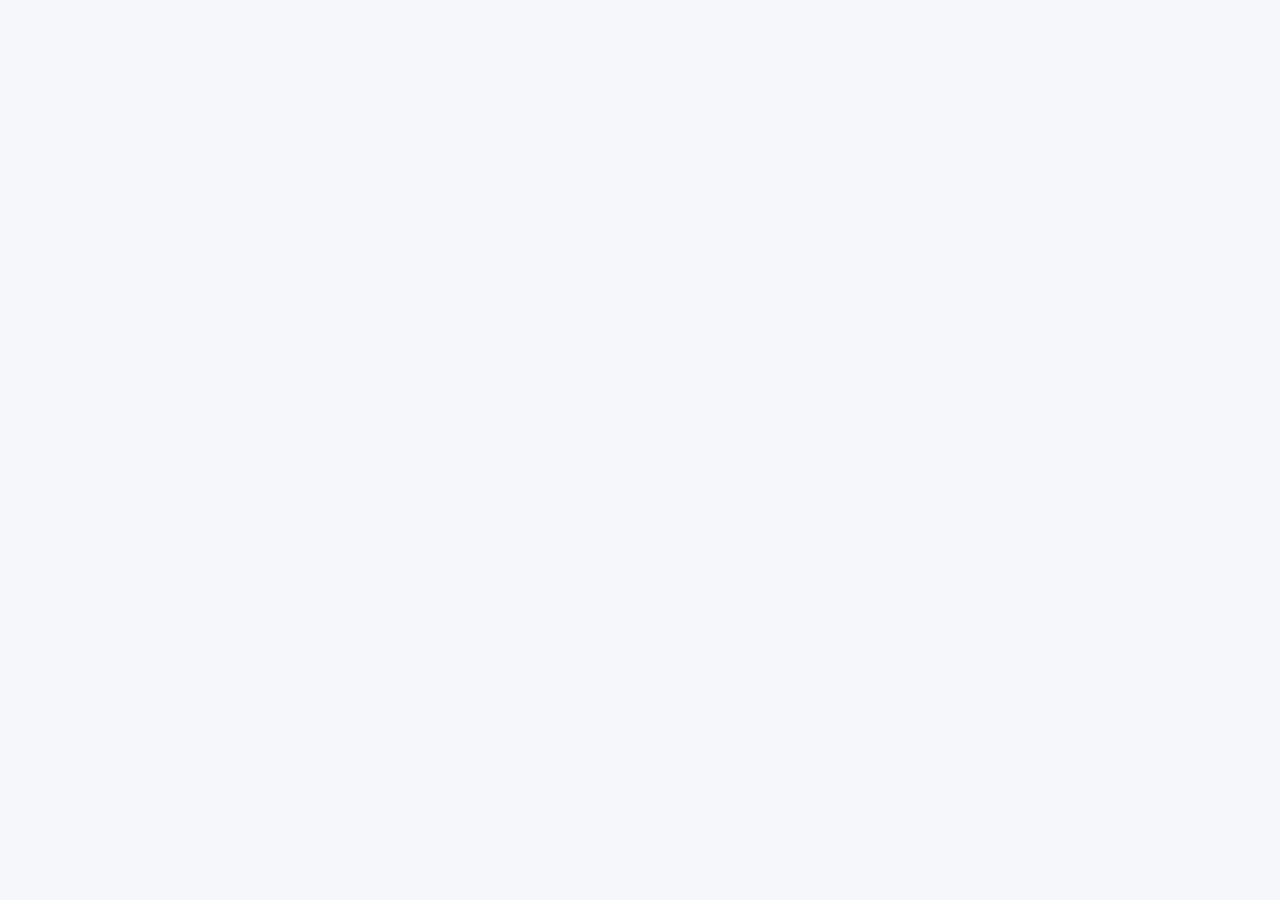
==== kako-usporediti-dvije-ponude-za-posao.html @ f59d61bb "Create kako-usporediti-dvije-ponude-za-posao.html" ====
<!DOCTYPE html>
<html lang="hr">
<head>
  <meta charset="UTF-8">
  <meta name="viewport" content="width=device-width, initial-scale=1.0">

  <title>Kako usporediti dvije ponude za posao? | WorthSwitch</title>

  <meta
    name="description"
    content="Kako usporediti dvije ponude za posao? Plaća nije jedini kriterij. Usporedi bonus, benefite, remote rad, putovanje, godišnji odmor i stvarnu vrijednost ponude."
  >

  <meta
    name="keywords"
    content="usporedba ponuda za posao, kako usporediti dvije ponude za posao, nova ponuda za posao, promjena posla, plaća, remote rad, benefiti, WorthSwitch"
  >

  <meta name="robots" content="index, follow">

  <link
    rel="canonical"
    href="https://worthswitch.hr/kako-usporediti-dvije-ponude-za-posao.html"
  >

  <meta property="og:type" content="article">
  <meta
    property="og:title"
    content="Kako usporediti dvije ponude za posao? | WorthSwitch"
  >
  <meta
    property="og:description"
    content="Veća plaća ne znači uvijek bolji posao. Pogledaj što sve treba usporediti prije prihvaćanja nove ponude."
  >
  <meta
    property="og:url"
    content="https://worthswitch.hr/kako-usporediti-dvije-ponude-za-posao.html"
  >

  <meta name="theme-color" content="#07182b">

  <style>
    * {
      box-sizing: border-box;
    }

    html {
      scroll-behavior: smooth;
    }

    body {
      margin: 0;
      font-family:
        Inter,
        -apple-system,
        BlinkMacSystemFont,
        "Segoe UI",
        Roboto,
        Arial,
        sans-serif;
      background: #f5f7fb;
      color: #172033;
      line-height: 1.7;
    }

    a {
      color: inherit;
    }

    .topbar {
      background: #07182b;
      color: white;
      border-bottom: 1px solid rgba(255,255,255,.08);
    }

    .topbar-inner {
      max-width: 960px;
      margin: 0 auto;
      padding: 18px 22px;
      display: flex;
      align-items: center;
      justify-content: space-between;
      gap: 20px;
    }

    .brand {
      font-size: 22px;
      font-weight: 800;
      text-decoration: none;
      letter-spacing: -0.5px;
    }

    .brand span {
      color: #78d64b;
    }

    .top-link {
      color: #dbe7f5;
      text-decoration: none;
      font-size: 14px;
      font-weight: 600;
    }

    .top-link:hover {
      color: #78d64b;
    }

    .hero {
      background:
        radial-gradient(
          circle at 80% 20%,
          rgba(120,214,75,.16),
          transparent 32%
        ),
        linear-gradient(135deg, #07182b, #0b2542);
      color: white;
      padding: 72px 22px 76px;
    }

    .hero-inner {
      max-width: 900px;
      margin: 0 auto;
    }

    .eyebrow {
      display: inline-block;
      margin-bottom: 14px;
      color: #78d64b;
      font-size: 14px;
      font-weight: 800;
      text-transform: uppercase;
      letter-spacing: .8px;
    }

    h1 {
      margin: 0 0 20px;
      max-width: 800px;
      font-size: clamp(36px, 6vw, 58px);
      line-height: 1.08;
      letter-spacing: -1.8px;
    }

    .hero p {
      max-width: 720px;
      margin: 0;
      color: #d8e4f0;
      font-size: 19px;
      line-height: 1.65;
    }

    .hero strong {
      color: white;
    }

    .container {
      max-width: 900px;
      margin: 0 auto;
      padding: 50px 22px 80px;
    }
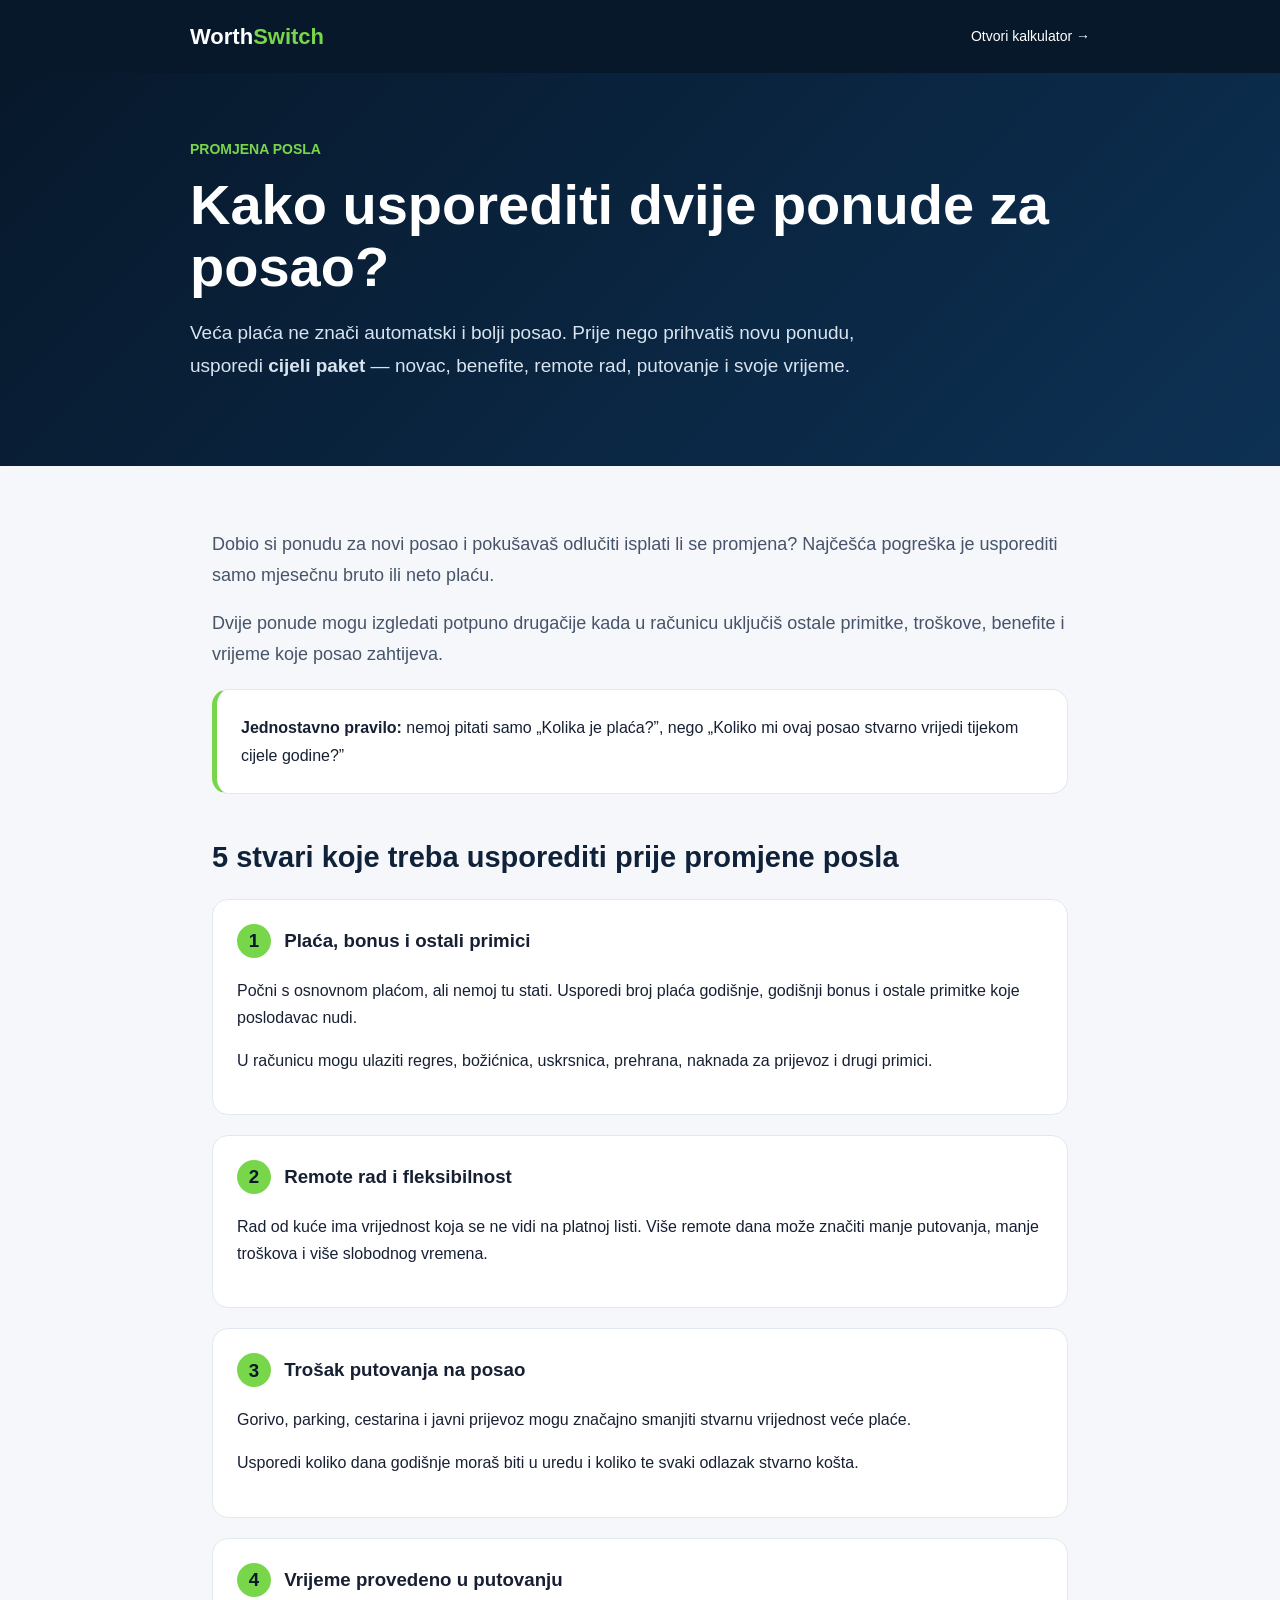
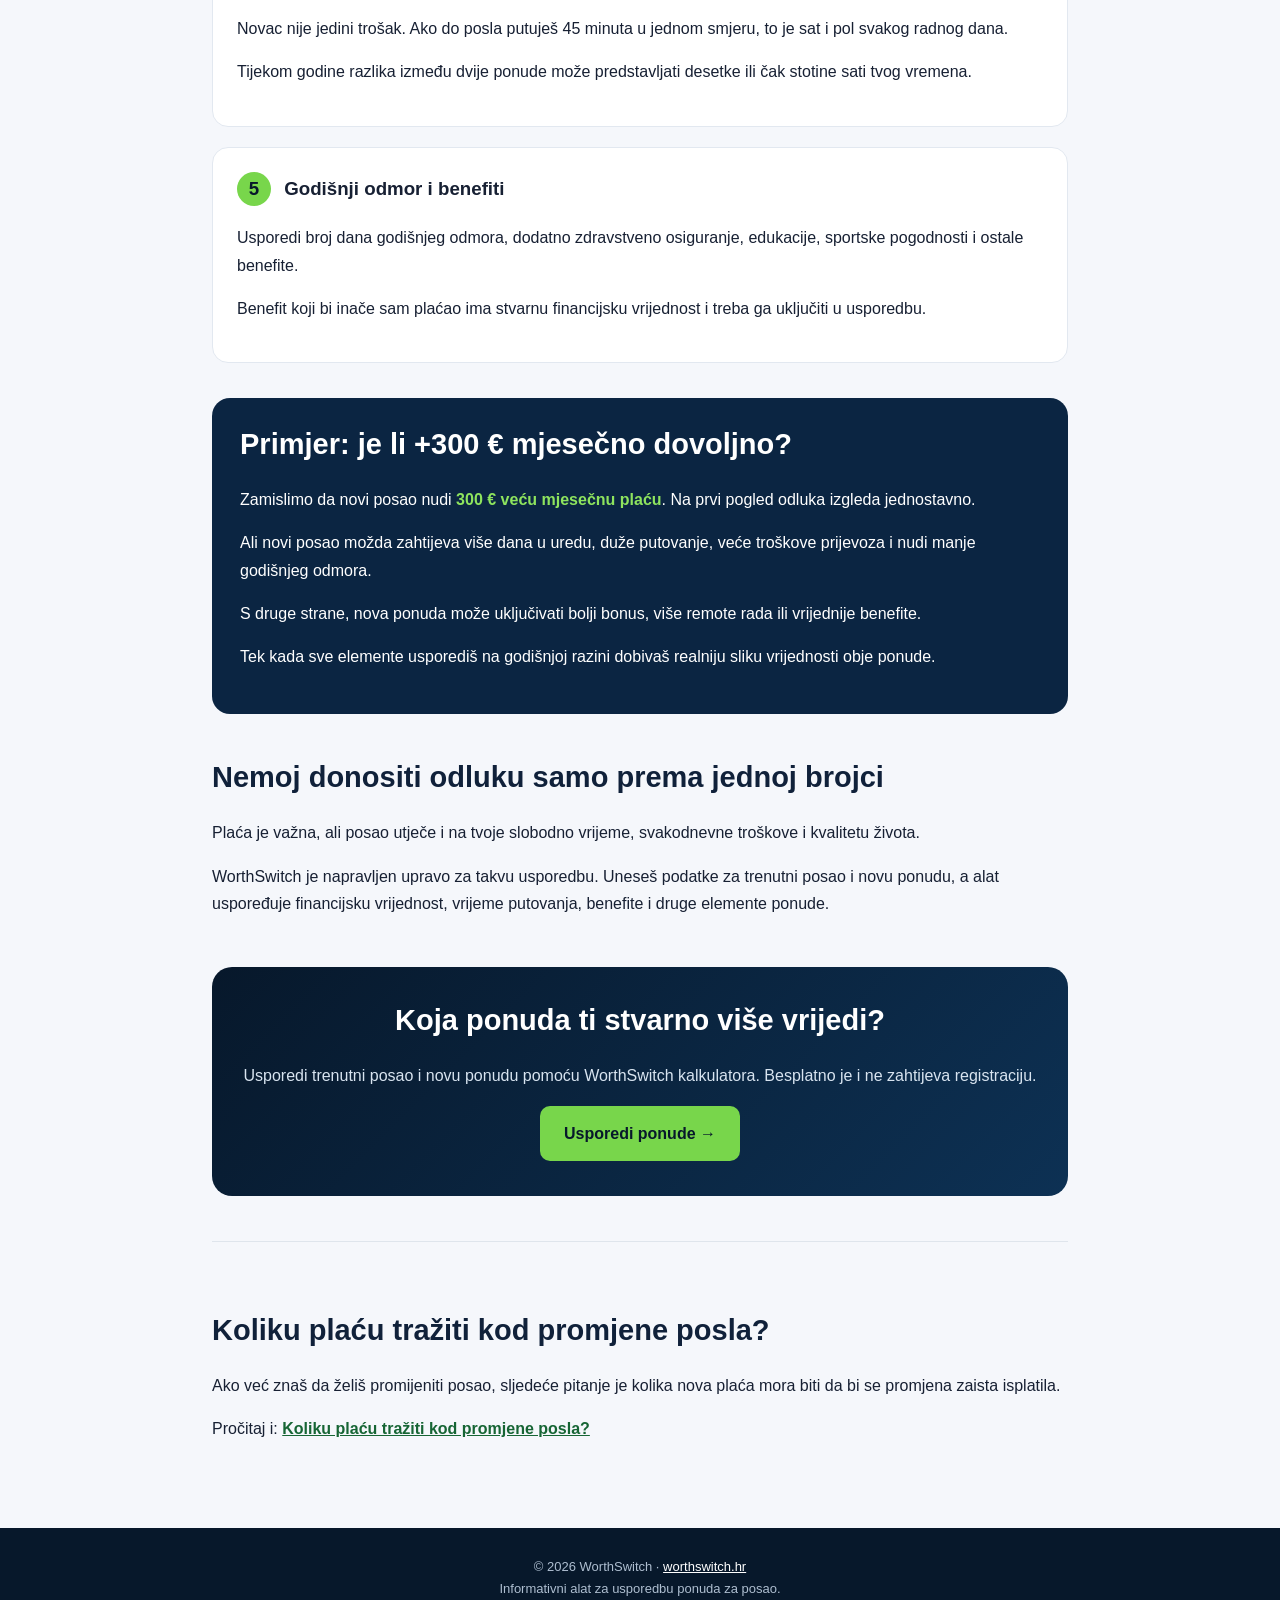
==== commit 77898e08: "Update kako-usporediti-dvije-ponude-za-posao.html" ====
--- a/kako-usporediti-dvije-ponude-za-posao.html
+++ b/kako-usporediti-dvije-ponude-za-posao.html
@@ -6,156 +6,415 @@
 
   <title>Kako usporediti dvije ponude za posao? | WorthSwitch</title>
 
-  <meta
-    name="description"
-    content="Kako usporediti dvije ponude za posao? Plaća nije jedini kriterij. Usporedi bonus, benefite, remote rad, putovanje, godišnji odmor i stvarnu vrijednost ponude."
-  >
-
-  <meta
-    name="keywords"
-    content="usporedba ponuda za posao, kako usporediti dvije ponude za posao, nova ponuda za posao, promjena posla, plaća, remote rad, benefiti, WorthSwitch"
-  >
+  <meta name="description" content="Kako usporediti dvije ponude za posao? Usporedi plaću, bonus, benefite, remote rad, putovanje i godišnji odmor prije promjene posla.">
 
   <meta name="robots" content="index, follow">
 
-  <link
-    rel="canonical"
-    href="https://worthswitch.hr/kako-usporediti-dvije-ponude-za-posao.html"
-  >
+  <link rel="canonical" href="https://worthswitch.hr/kako-usporediti-dvije-ponude-za-posao.html">
 
   <meta property="og:type" content="article">
-  <meta
-    property="og:title"
-    content="Kako usporediti dvije ponude za posao? | WorthSwitch"
-  >
-  <meta
-    property="og:description"
-    content="Veća plaća ne znači uvijek bolji posao. Pogledaj što sve treba usporediti prije prihvaćanja nove ponude."
-  >
-  <meta
-    property="og:url"
-    content="https://worthswitch.hr/kako-usporediti-dvije-ponude-za-posao.html"
-  >
+  <meta property="og:title" content="Kako usporediti dvije ponude za posao? | WorthSwitch">
+  <meta property="og:description" content="Veća plaća ne znači uvijek bolji posao. Pogledaj što sve treba usporediti prije prihvaćanja nove ponude.">
+  <meta property="og:url" content="https://worthswitch.hr/kako-usporediti-dvije-ponude-za-posao.html">
 
   <meta name="theme-color" content="#07182b">
 
   <style>
-    * {
-      box-sizing: border-box;
-    }
-
-    html {
-      scroll-behavior: smooth;
-    }
-
-    body {
-      margin: 0;
-      font-family:
-        Inter,
-        -apple-system,
-        BlinkMacSystemFont,
-        "Segoe UI",
-        Roboto,
-        Arial,
-        sans-serif;
-      background: #f5f7fb;
-      color: #172033;
-      line-height: 1.7;
-    }
-
-    a {
-      color: inherit;
-    }
-
-    .topbar {
-      background: #07182b;
-      color: white;
-      border-bottom: 1px solid rgba(255,255,255,.08);
-    }
-
-    .topbar-inner {
-      max-width: 960px;
-      margin: 0 auto;
-      padding: 18px 22px;
-      display: flex;
-      align-items: center;
-      justify-content: space-between;
-      gap: 20px;
-    }
-
-    .brand {
-      font-size: 22px;
-      font-weight: 800;
-      text-decoration: none;
-      letter-spacing: -0.5px;
-    }
-
-    .brand span {
-      color: #78d64b;
-    }
-
-    .top-link {
-      color: #dbe7f5;
-      text-decoration: none;
-      font-size: 14px;
-      font-weight: 600;
-    }
-
-    .top-link:hover {
-      color: #78d64b;
-    }
-
-    .hero {
-      background:
-        radial-gradient(
-          circle at 80% 20%,
-          rgba(120,214,75,.16),
-          transparent 32%
-        ),
-        linear-gradient(135deg, #07182b, #0b2542);
-      color: white;
-      padding: 72px 22px 76px;
-    }
-
-    .hero-inner {
-      max-width: 900px;
-      margin: 0 auto;
-    }
-
-    .eyebrow {
-      display: inline-block;
-      margin-bottom: 14px;
-      color: #78d64b;
-      font-size: 14px;
-      font-weight: 800;
-      text-transform: uppercase;
-      letter-spacing: .8px;
-    }
-
-    h1 {
-      margin: 0 0 20px;
-      max-width: 800px;
-      font-size: clamp(36px, 6vw, 58px);
-      line-height: 1.08;
-      letter-spacing: -1.8px;
-    }
-
-    .hero p {
-      max-width: 720px;
-      margin: 0;
-      color: #d8e4f0;
-      font-size: 19px;
-      line-height: 1.65;
-    }
-
-    .hero strong {
-      color: white;
-    }
-
-    .container {
-      max-width: 900px;
-      margin: 0 auto;
-      padding: 50px 22px 80px;
-    }
-
-    
+    *{box-sizing:border-box}
+    body{
+      margin:0;
+      font-family:Arial,sans-serif;
+      background:#f5f7fb;
+      color:#172033;
+      line-height:1.7
+    }
+    a{color:inherit}
+    header{
+      background:#07182b;
+      color:white;
+      padding:18px 22px
+    }
+    .nav{
+      max-width:900px;
+      margin:auto;
+      display:flex;
+      justify-content:space-between;
+      align-items:center
+    }
+    .logo{
+      font-size:22px;
+      font-weight:800;
+      text-decoration:none
+    }
+    .logo span{color:#78d64b}
+    .navlink{
+      color:white;
+      text-decoration:none;
+      font-size:14px
+    }
+    .hero{
+      background:linear-gradient(135deg,#07182b,#0d3154);
+      color:white;
+      padding:65px 22px
+    }
+    .hero-inner{
+      max-width:900px;
+      margin:auto
+    }
+    .label{
+      color:#78d64b;
+      font-weight:800;
+      text-transform:uppercase;
+      font-size:14px
+    }
+    h1{
+      font-size:clamp(36px,6vw,56px);
+      line-height:1.1;
+      margin:12px 0 20px
+    }
+    .hero p{
+      max-width:720px;
+      color:#d8e4f0;
+      font-size:19px
+    }
+    main{
+      max-width:900px;
+      margin:auto;
+      padding:45px 22px 70px
+    }
+    h2{
+      margin-top:45px;
+      color:#10213a;
+      font-size:29px;
+      line-height:1.25
+    }
+    h3{
+      color:#172033;
+      margin-top:0
+    }
+    .intro{
+      font-size:18px;
+      color:#46546a
+    }
+    .box{
+      background:white;
+      border:1px solid #e2e8f0;
+      border-radius:16px;
+      padding:24px;
+      margin:20px 0
+    }
+    .tip{
+      border-left:5px solid #78d64b
+    }
+    .num{
+      display:inline-flex;
+      width:34px;
+      height:34px;
+      align-items:center;
+      justify-content:center;
+      border-radius:50%;
+      background:#78d64b;
+      color:#07182b;
+      font-weight:bold;
+      margin-right:8px
+    }
+    .example{
+      background:#0b2542;
+      color:white;
+      border-radius:18px;
+      padding:28px;
+      margin:35px 0
+    }
+    .example h2{
+      color:white;
+      margin-top:0
+    }
+    .example strong{color:#8ee45e}
+    .cta{
+      background:linear-gradient(135deg,#07182b,#0d3154);
+      color:white;
+      text-align:center;
+      border-radius:20px;
+      padding:35px 25px;
+      margin-top:50px
+    }
+    .cta h2{
+      color:white;
+      margin-top:0
+    }
+    .cta p{color:#d8e4f0}
+    .button{
+      display:inline-block;
+      background:#78d64b;
+      color:#07182b;
+      padding:14px 24px;
+      border-radius:10px;
+      text-decoration:none;
+      font-weight:bold
+    }
+    .related{
+      margin-top:45px;
+      padding-top:25px;
+      border-top:1px solid #dfe5ec
+    }
+    .related a{
+      color:#166534;
+      font-weight:bold
+    }
+    footer{
+      background:#07182b;
+      color:#aebed0;
+      text-align:center;
+      padding:28px 20px;
+      font-size:13px
+    }
+    footer a{color:white}
+  </style>
+
+  <script type="application/ld+json">
+  {
+    "@context":"https://schema.org",
+    "@type":"Article",
+    "headline":"Kako usporediti dvije ponude za posao?",
+    "description":"Vodič za usporedbu dvije ponude za posao kroz plaću, bonus, benefite, remote rad, putovanje i godišnji odmor.",
+    "inLanguage":"hr-HR",
+    "mainEntityOfPage":{
+      "@type":"WebPage",
+      "@id":"https://worthswitch.hr/kako-usporediti-dvije-ponude-za-posao.html"
+    },
+    "publisher":{
+      "@type":"Organization",
+      "name":"WorthSwitch",
+      "url":"https://worthswitch.hr/"
+    }
+  }
+  </script>
+</head>
+
+<body>
+
+<header>
+  <div class="nav">
+    <a class="logo" href="/">Worth<span>Switch</span></a>
+    <a class="navlink" href="/">Otvori kalkulator →</a>
+  </div>
+</header>
+
+<section class="hero">
+  <div class="hero-inner">
+    <div class="label">Promjena posla</div>
+
+    <h1>Kako usporediti dvije ponude za posao?</h1>
+
+    <p>
+      Veća plaća ne znači automatski i bolji posao.
+      Prije nego prihvatiš novu ponudu, usporedi
+      <strong>cijeli paket</strong> — novac, benefite,
+      remote rad, putovanje i svoje vrijeme.
+    </p>
+  </div>
+</section>
+
+<main>
+
+  <p class="intro">
+    Dobio si ponudu za novi posao i pokušavaš odlučiti
+    isplati li se promjena? Najčešća pogreška je usporediti
+    samo mjesečnu bruto ili neto plaću.
+  </p>
+
+  <p class="intro">
+    Dvije ponude mogu izgledati potpuno drugačije kada
+    u računicu uključiš ostale primitke, troškove,
+    benefite i vrijeme koje posao zahtijeva.
+  </p>
+
+  <div class="box tip">
+    <strong>Jednostavno pravilo:</strong>
+    nemoj pitati samo „Kolika je plaća?”, nego
+    „Koliko mi ovaj posao stvarno vrijedi tijekom cijele godine?”
+  </div>
+
+  <h2>5 stvari koje treba usporediti prije promjene posla</h2>
+
+  <div class="box">
+    <h3>
+      <span class="num">1</span>
+      Plaća, bonus i ostali primici
+    </h3>
+
+    <p>
+      Počni s osnovnom plaćom, ali nemoj tu stati.
+      Usporedi broj plaća godišnje, godišnji bonus i
+      ostale primitke koje poslodavac nudi.
+    </p>
+
+    <p>
+      U računicu mogu ulaziti regres, božićnica,
+      uskrsnica, prehrana, naknada za prijevoz i
+      drugi primici.
+    </p>
+  </div>
+
+  <div class="box">
+    <h3>
+      <span class="num">2</span>
+      Remote rad i fleksibilnost
+    </h3>
+
+    <p>
+      Rad od kuće ima vrijednost koja se ne vidi na
+      platnoj listi. Više remote dana može značiti
+      manje putovanja, manje troškova i više
+      slobodnog vremena.
+    </p>
+  </div>
+
+  <div class="box">
+    <h3>
+      <span class="num">3</span>
+      Trošak putovanja na posao
+    </h3>
+
+    <p>
+      Gorivo, parking, cestarina i javni prijevoz
+      mogu značajno smanjiti stvarnu vrijednost
+      veće plaće.
+    </p>
+
+    <p>
+      Usporedi koliko dana godišnje moraš biti u
+      uredu i koliko te svaki odlazak stvarno košta.
+    </p>
+  </div>
+
+  <div class="box">
+    <h3>
+      <span class="num">4</span>
+      Vrijeme provedeno u putovanju
+    </h3>
+
+    <p>
+      Novac nije jedini trošak. Ako do posla putuješ
+      45 minuta u jednom smjeru, to je sat i pol
+      svakog radnog dana.
+    </p>
+
+    <p>
+      Tijekom godine razlika između dvije ponude
+      može predstavljati desetke ili čak stotine
+      sati tvog vremena.
+    </p>
+  </div>
+
+  <div class="box">
+    <h3>
+      <span class="num">5</span>
+      Godišnji odmor i benefiti
+    </h3>
+
+    <p>
+      Usporedi broj dana godišnjeg odmora,
+      dodatno zdravstveno osiguranje, edukacije,
+      sportske pogodnosti i ostale benefite.
+    </p>
+
+    <p>
+      Benefit koji bi inače sam plaćao ima stvarnu
+      financijsku vrijednost i treba ga uključiti
+      u usporedbu.
+    </p>
+  </div>
+
+  <section class="example">
+
+    <h2>Primjer: je li +300 € mjesečno dovoljno?</h2>
+
+    <p>
+      Zamislimo da novi posao nudi
+      <strong>300 € veću mjesečnu plaću</strong>.
+      Na prvi pogled odluka izgleda jednostavno.
+    </p>
+
+    <p>
+      Ali novi posao možda zahtijeva više dana u
+      uredu, duže putovanje, veće troškove prijevoza
+      i nudi manje godišnjeg odmora.
+    </p>
+
+    <p>
+      S druge strane, nova ponuda može uključivati
+      bolji bonus, više remote rada ili vrijednije
+      benefite.
+    </p>
+
+    <p>
+      Tek kada sve elemente usporediš na godišnjoj
+      razini dobivaš realniju sliku vrijednosti
+      obje ponude.
+    </p>
+
+  </section>
+
+  <h2>Nemoj donositi odluku samo prema jednoj brojci</h2>
+
+  <p>
+    Plaća je važna, ali posao utječe i na tvoje
+    slobodno vrijeme, svakodnevne troškove i
+    kvalitetu života.
+  </p>
+
+  <p>
+    WorthSwitch je napravljen upravo za takvu
+    usporedbu. Uneseš podatke za trenutni posao
+    i novu ponudu, a alat uspoređuje financijsku
+    vrijednost, vrijeme putovanja, benefite i
+    druge elemente ponude.
+  </p>
+
+  <section class="cta">
+
+    <h2>Koja ponuda ti stvarno više vrijedi?</h2>
+
+    <p>
+      Usporedi trenutni posao i novu ponudu pomoću
+      WorthSwitch kalkulatora. Besplatno je i
+      ne zahtijeva registraciju.
+    </p>
+
+    <a class="button" href="/">
+      Usporedi ponude →
+    </a>
+
+  </section>
+
+  <section class="related">
+
+    <h2>Koliku plaću tražiti kod promjene posla?</h2>
+
+    <p>
+      Ako već znaš da želiš promijeniti posao,
+      sljedeće pitanje je kolika nova plaća mora
+      biti da bi se promjena zaista isplatila.
+    </p>
+
+    <p>
+      Pročitaj i:
+      <a href="/koliku-placu-traziti.html">
+        Koliku plaću tražiti kod promjene posla?
+      </a>
+    </p>
+
+  </section>
+
+</main>
+
+<footer>
+  © 2026 WorthSwitch ·
+  <a href="/">worthswitch.hr</a>
+  <br>
+  Informativni alat za usporedbu ponuda za posao.
+</footer>
+
+</body>
+</html>
